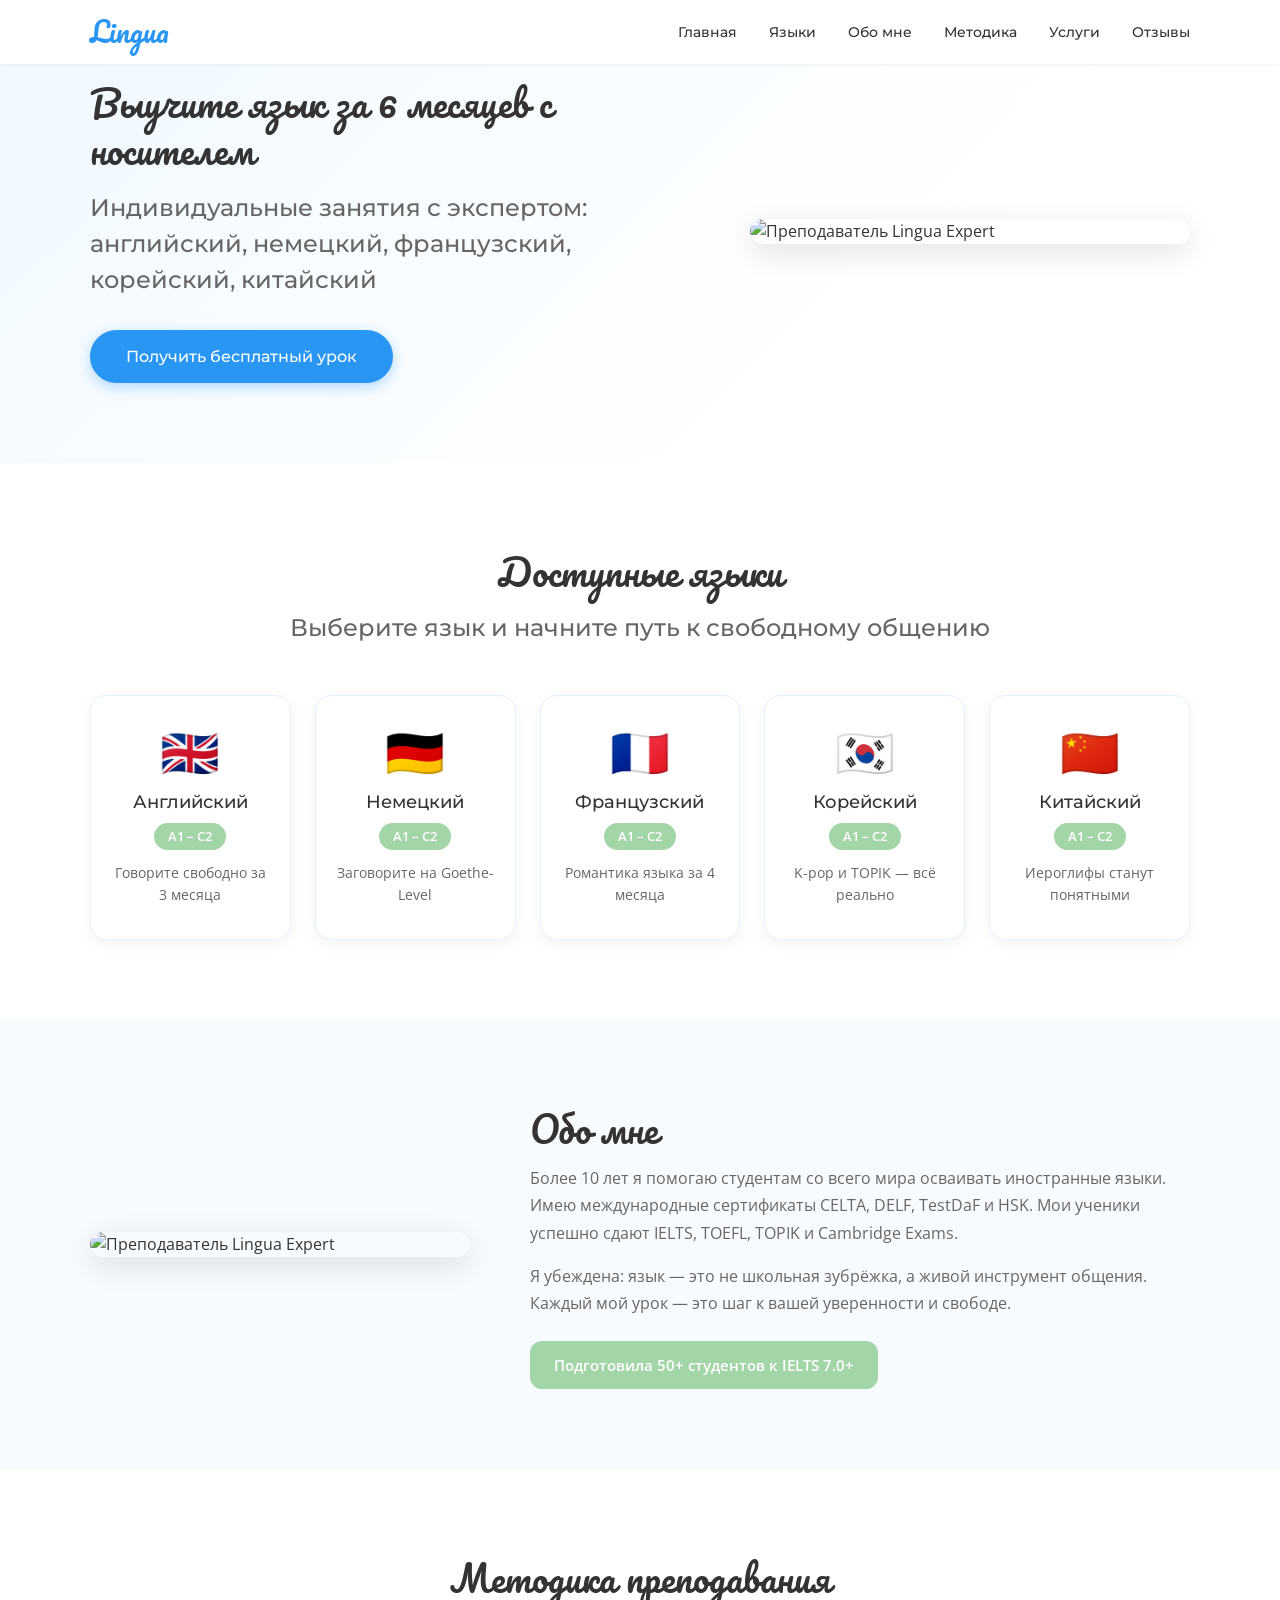
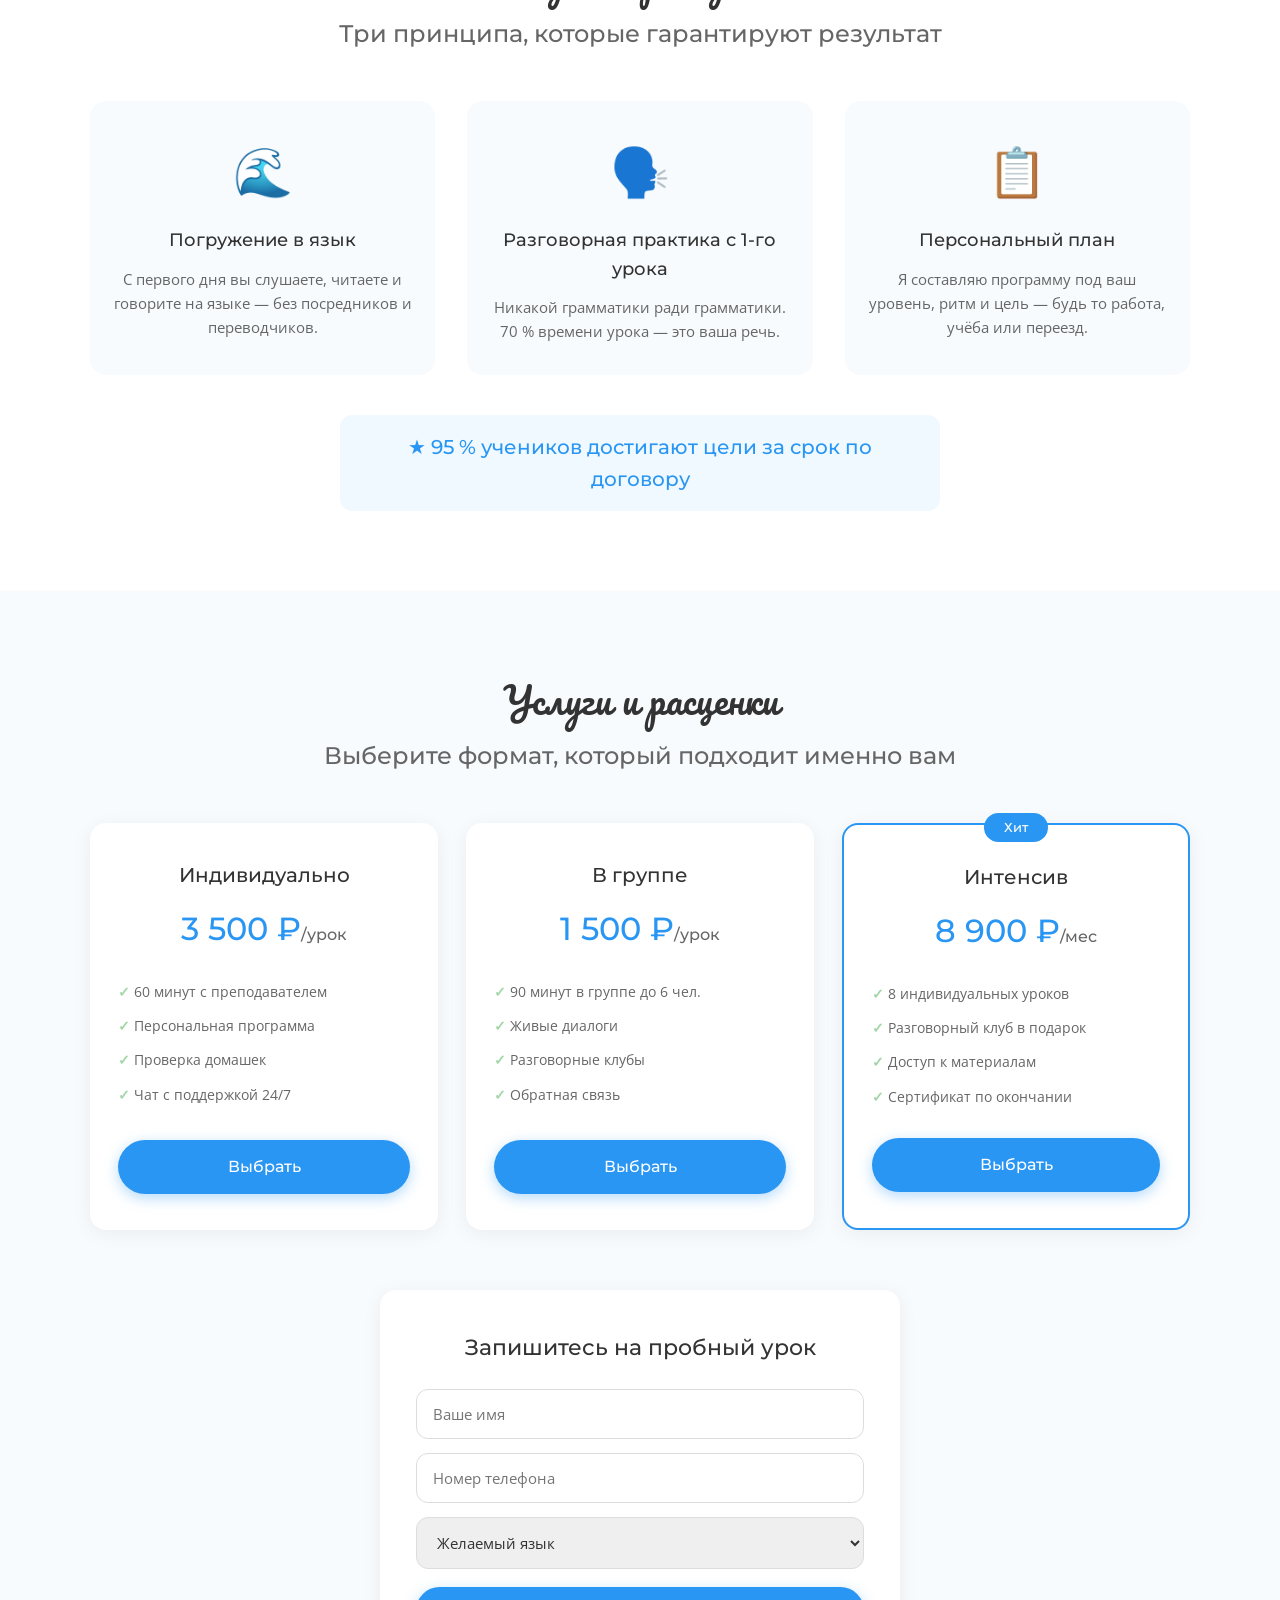
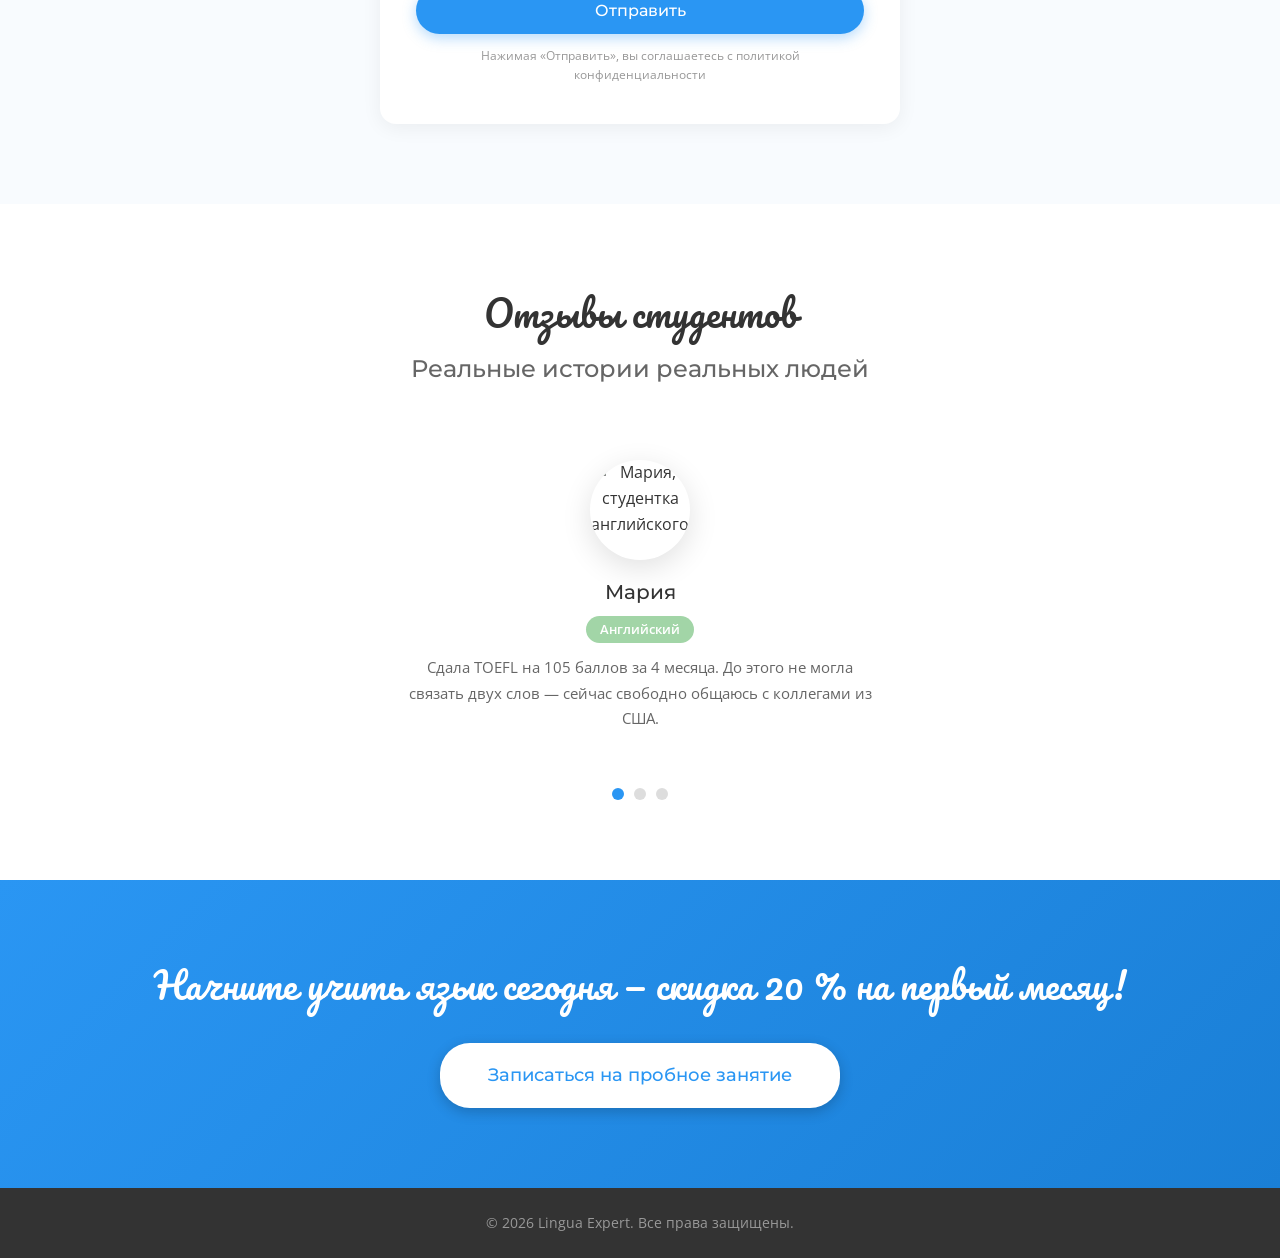
==== Lingua/index.html @ 82282621 "Initial commit: landing page for Lingua Expert" ====
<!DOCTYPE html>
<html lang="ru">
<head>
  <meta charset="UTF-8">
  <meta name="viewport" content="width=device-width, initial-scale=1.0">
  <title>Lingua Expert — учите языки с носителем</title>
  <!-- Google Fonts: Pacifico, Montserrat Medium, Open Sans -->
  <link rel="preconnect" href="https://fonts.googleapis.com">
  <link rel="preconnect" href="https://fonts.gstatic.com" crossorigin>
  <link href="https://fonts.googleapis.com/css2?family=Montserrat:wght@500&family=Open+Sans:wght@400;600&family=Pacifico&display=swap" rel="stylesheet">
  <link rel="stylesheet" href="style.css">
</head>
<body>

  <!-- ===== ФИКСИРОВАННОЕ МЕНЮ ===== -->
  <nav class="navbar" id="navbar">
    <div class="container nav-container">
      <a href="#hero" class="logo">Lingua</a>
      <button class="burger" id="burger" aria-label="Открыть меню">
        <span></span><span></span><span></span>
      </button>
      <ul class="nav-menu" id="navMenu">
        <li><a href="#hero">Главная</a></li>
        <li><a href="#languages">Языки</a></li>
        <li><a href="#about">Обо мне</a></li>
        <li><a href="#method">Методика</a></li>
        <li><a href="#pricing">Услуги</a></li>
        <li><a href="#reviews">Отзывы</a></li>
      </ul>
    </div>
  </nav>

  <!-- ===== 1. ГЛАВНЫЙ БЛОК (HERO) ===== -->
  <section class="hero section" id="hero">
    <div class="container hero-container">
      <div class="hero-text">
        <h1>Выучите язык за 6 месяцев с носителем</h1>
        <p class="hero-subtitle">Индивидуальные занятия с экспертом: английский, немецкий, французский, корейский, китайский</p>
        <a href="#pricing" class="btn btn-primary">Получить бесплатный урок</a>
      </div>
      <div class="hero-photo">
        <div class="photo-container">
          <img src="https://images.unsplash.com/photo-1573496359142-b8d87734a5a2?w=600&q=80" alt="Преподаватель Lingua Expert" loading="lazy">
        </div>
      </div>
    </div>
  </section>

  <!-- ===== 2. ДОСТУПНЫЕ ЯЗЫКИ ===== -->
  <section class="section languages" id="languages">
    <div class="container">
      <h2 class="section-title">Доступные языки</h2>
      <p class="section-subtitle">Выберите язык и начните путь к свободному общению</p>
      <div class="lang-grid">
        <!-- Английский -->
        <div class="lang-card">
          <span class="flag">🇬🇧</span>
          <h3>Английский</h3>
          <span class="lang-level">A1 – C2</span>
          <p>Говорите свободно за 3 месяца</p>
        </div>
        <!-- Немецкий -->
        <div class="lang-card">
          <span class="flag">🇩🇪</span>
          <h3>Немецкий</h3>
          <span class="lang-level">A1 – C2</span>
          <p>Заговорите на Goethe-Level</p>
        </div>
        <!-- Французский -->
        <div class="lang-card">
          <span class="flag">🇫🇷</span>
          <h3>Французский</h3>
          <span class="lang-level">A1 – C2</span>
          <p>Романтика языка за 4 месяца</p>
        </div>
        <!-- Корейский -->
        <div class="lang-card">
          <span class="flag">🇰🇷</span>
          <h3>Корейский</h3>
          <span class="lang-level">A1 – C2</span>
          <p>K-pop и TOPIK — всё реально</p>
        </div>
        <!-- Китайский -->
        <div class="lang-card">
          <span class="flag">🇨🇳</span>
          <h3>Китайский</h3>
          <span class="lang-level">A1 – C2</span>
          <p>Иероглифы станут понятными</p>
        </div>
      </div>
    </div>
  </section>

  <!-- ===== 3. ОБО МНЕ ===== -->
  <section class="section about" id="about">
    <div class="container about-container">
      <div class="about-photo">
        <div class="photo-container">
          <img src="https://images.unsplash.com/photo-1573496359142-b8d87734a5a2?w=600&q=80" alt="Преподаватель Lingua Expert" loading="lazy">
        </div>
      </div>
      <div class="about-text">
        <h2 class="section-title">Обо мне</h2>
        <p>Более 10 лет я помогаю студентам со всего мира осваивать иностранные языки. Имею международные сертификаты CELTA, DELF, TestDaF и HSK. Мои ученики успешно сдают IELTS, TOEFL, TOPIK и Cambridge Exams.</p>
        <p>Я убеждена: язык — это не школьная зубрёжка, а живой инструмент общения. Каждый мой урок — это шаг к вашей уверенности и свободе.</p>
        <div class="fact-badge">Подготовила 50+ студентов к IELTS 7.0+</div>
      </div>
    </div>
  </section>

  <!-- ===== 4. МЕТОДИКА ===== -->
  <section class="section method" id="method">
    <div class="container">
      <h2 class="section-title">Методика преподавания</h2>
      <p class="section-subtitle">Три принципа, которые гарантируют результат</p>
      <div class="method-grid">
        <div class="method-card">
          <div class="method-icon">🌊</div>
          <h3>Погружение в язык</h3>
          <p>С первого дня вы слушаете, читаете и говорите на языке — без посредников и переводчиков.</p>
        </div>
        <div class="method-card">
          <div class="method-icon">🗣️</div>
          <h3>Разговорная практика с 1-го урока</h3>
          <p>Никакой грамматики ради грамматики. 70 % времени урока — это ваша речь.</p>
        </div>
        <div class="method-card">
          <div class="method-icon">📋</div>
          <h3>Персональный план</h3>
          <p>Я составляю программу под ваш уровень, ритм и цель — будь то работа, учёба или переезд.</p>
        </div>
      </div>
      <p class="method-stat">★ 95 % учеников достигают цели за срок по договору</p>
    </div>
  </section>

  <!-- ===== 5. УСЛУГИ И РАСЦЕНКИ ===== -->
  <section class="section pricing" id="pricing">
    <div class="container">
      <h2 class="section-title">Услуги и расценки</h2>
      <p class="section-subtitle">Выберите формат, который подходит именно вам</p>
      <div class="price-cards">
        <!-- Индивидуальное -->
        <div class="price-card">
          <h3>Индивидуально</h3>
          <p class="price">3 500 ₽<span>/урок</span></p>
          <ul>
            <li>60 минут с преподавателем</li>
            <li>Персональная программа</li>
            <li>Проверка домашек</li>
            <li>Чат с поддержкой 24/7</li>
          </ul>
          <a href="#form" class="btn btn-primary">Выбрать</a>
        </div>
        <!-- В группе -->
        <div class="price-card">
          <h3>В группе</h3>
          <p class="price">1 500 ₽<span>/урок</span></p>
          <ul>
            <li>90 минут в группе до 6 чел.</li>
            <li>Живые диалоги</li>
            <li>Разговорные клубы</li>
            <li>Обратная связь</li>
          </ul>
          <a href="#form" class="btn btn-primary">Выбрать</a>
        </div>
        <!-- Интенсив -->
        <div class="price-card price-card-featured">
          <div class="badge">Хит</div>
          <h3>Интенсив</h3>
          <p class="price">8 900 ₽<span>/мес</span></p>
          <ul>
            <li>8 индивидуальных уроков</li>
            <li>Разговорный клуб в подарок</li>
            <li>Доступ к материалам</li>
            <li>Сертификат по окончании</li>
          </ul>
          <a href="#form" class="btn btn-primary">Выбрать</a>
        </div>
      </div>

      <!-- Форма заявки -->
      <div class="form-wrapper" id="form">
        <h3>Запишитесь на пробный урок</h3>
        <form id="leadForm">
          <input type="text" name="name" placeholder="Ваше имя" required>
          <input type="tel" name="phone" placeholder="Номер телефона" required>
          <select name="language" required>
            <option value="">Желаемый язык</option>
            <option value="english">Английский</option>
            <option value="german">Немецкий</option>
            <option value="french">Французский</option>
            <option value="korean">Корейский</option>
            <option value="chinese">Китайский</option>
          </select>
          <button type="submit" class="btn btn-primary">Отправить</button>
        </form>
        <p class="form-note">Нажимая «Отправить», вы соглашаетесь с политикой конфиденциальности</p>
      </div>
    </div>
  </section>

  <!-- ===== 6. ОТЗЫВЫ ===== -->
  <section class="section reviews" id="reviews">
    <div class="container">
      <h2 class="section-title">Отзывы студентов</h2>
      <p class="section-subtitle">Реальные истории реальных людей</p>
      <div class="slider" id="slider">
        <!-- Слайд 1 -->
        <div class="slide active">
          <div class="photo-container slide-photo">
            <img src="https://images.unsplash.com/photo-1494790108377-be9c29b29330?w=200&q=80" alt="Мария, студентка английского" loading="lazy">
          </div>
          <h4>Мария</h4>
          <span class="slide-lang">Английский</span>
          <p>Сдала TOEFL на 105 баллов за 4 месяца. До этого не могла связать двух слов — сейчас свободно общаюсь с коллегами из США.</p>
        </div>
        <!-- Слайд 2 -->
        <div class="slide">
          <div class="photo-container slide-photo">
            <img src="https://images.unsplash.com/photo-1507003211169-0a1dd7228f2d?w=200&q=80" alt="Дмитрий, студент немецкого" loading="lazy">
          </div>
          <h4>Дмитрий</h4>
          <span class="slide-lang">Немецкий</span>
          <p>Переехал в Берлин по работе. За 5 месяцев с нуля дошёл до B1 — теперь веду переговоры с партнёрами без переводчика.</p>
        </div>
        <!-- Слайд 3 -->
        <div class="slide">
          <div class="photo-container slide-photo">
            <img src="https://images.unsplash.com/photo-1438761681033-6461ffad8d80?w=200&q=80" alt="Анна, студентка французского" loading="lazy">
          </div>
          <h4>Анна</h4>
          <span class="slide-lang">Французский</span>
          <p>Подготовилась к DELF B2 за 3 месяца. Уроки проходят на одном дыхании — даже не замечаешь, как начинаешь думать на французском.</p>
        </div>
      </div>
      <!-- Точки навигации -->
      <div class="slider-dots" id="sliderDots">
        <span class="dot active" data-index="0"></span>
        <span class="dot" data-index="1"></span>
        <span class="dot" data-index="2"></span>
      </div>
    </div>
  </section>

  <!-- ===== 7. ФИНАЛЬНЫЙ ПРИЗЫВ (CTA) ===== -->
  <section class="section cta" id="cta">
    <div class="container cta-container">
      <h2>Начните учить язык сегодня — скидка 20 % на первый месяц!</h2>
      <a href="#form" class="btn btn-primary btn-large">Записаться на пробное занятие</a>
    </div>
  </section>

  <!-- ===== ФУТЕР ===== -->
  <footer class="footer">
    <div class="container footer-container">
      <p>&copy; 2026 Lingua Expert. Все права защищены.</p>
    </div>
  </footer>

  <script src="script.js"></script>
</body>
</html>
---- Lingua/style.css ----
/* ===== RESET & BASE ===== */
* {
  margin: 0;
  padding: 0;
  box-sizing: border-box;
}

html {
  scroll-behavior: smooth;
}

body {
  font-family: 'Open Sans', sans-serif;
  font-size: 16px;
  color: #333333;
  background-color: #ffffff;
  line-height: 1.6;
}

a {
  text-decoration: none;
  color: inherit;
}

img {
  max-width: 100%;
  display: block;
}

.container {
  max-width: 1140px;
  margin: 0 auto;
  padding: 0 20px;
}

/* ===== TYPOGRAPHY ===== */
h1, h2, h3, h4 {
  font-family: 'Pacifico', cursive;
  font-weight: 400;
}

h1 {
  font-size: 36px;
  line-height: 1.3;
  margin-bottom: 16px;
}

h2.section-title {
  font-size: 36px;
  text-align: center;
  margin-bottom: 8px;
}

.section-subtitle {
  font-family: 'Montserrat', sans-serif;
  font-size: 24px;
  font-weight: 500;
  text-align: center;
  color: #666666;
  margin-bottom: 48px;
}

/* ===== BUTTONS ===== */
.btn {
  display: inline-block;
  font-family: 'Montserrat', sans-serif;
  font-weight: 500;
  font-size: 16px;
  padding: 14px 36px;
  border-radius: 30px;
  cursor: pointer;
  transition: all 0.3s ease;
  border: none;
}

.btn-primary {
  background-color: #2a96f3;
  color: #ffffff;
  box-shadow: 0 4px 14px rgba(42, 150, 243, 0.35);
}

.btn-primary:hover {
  background-color: #1a7fd6;
  transform: translateY(-2px);
  box-shadow: 0 6px 20px rgba(42, 150, 243, 0.45);
}

.btn-large {
  padding: 18px 48px;
  font-size: 18px;
}

/* ===== PHOTO CONTAINER ===== */
.photo-container {
  border-radius: 16px;
  overflow: hidden;
  box-shadow: 0 8px 30px rgba(0, 0, 0, 0.12);
}

.photo-container img {
  width: 100%;
  height: 100%;
  object-fit: cover;
}

/* ===== NAVBAR ===== */
.navbar {
  position: fixed;
  top: 0;
  left: 0;
  width: 100%;
  background-color: rgba(255, 255, 255, 0.95);
  backdrop-filter: blur(10px);
  z-index: 1000;
  box-shadow: 0 1px 4px rgba(0, 0, 0, 0.06);
}

.nav-container {
  display: flex;
  align-items: center;
  justify-content: space-between;
  height: 64px;
}

.logo {
  font-family: 'Pacifico', cursive;
  font-size: 28px;
  color: #2a96f3;
}

.nav-menu {
  display: flex;
  list-style: none;
  gap: 32px;
}

.nav-menu a {
  font-family: 'Montserrat', sans-serif;
  font-weight: 500;
  font-size: 14px;
  color: #333333;
  transition: color 0.3s;
}

.nav-menu a:hover {
  color: #2a96f3;
}

/* Бургер-меню (скрыто на десктопе) */
.burger {
  display: none;
  flex-direction: column;
  gap: 5px;
  background: none;
  border: none;
  cursor: pointer;
  padding: 4px;
}

.burger span {
  width: 26px;
  height: 3px;
  background-color: #333333;
  border-radius: 2px;
  transition: all 0.3s;
}

/* ===== HERO ===== */
.hero {
  padding-top: 120px;
  padding-bottom: 80px;
  background: linear-gradient(135deg, #f0f9ff 0%, #ffffff 70%);
}

.hero-container {
  display: flex;
  align-items: center;
  gap: 60px;
}

.hero-text {
  flex: 1;
}

.hero-text h1 {
  color: #333333;
}

.hero-subtitle {
  font-family: 'Montserrat', sans-serif;
  font-size: 24px;
  font-weight: 500;
  color: #666666;
  margin-bottom: 32px;
  line-height: 1.5;
}

.hero-photo {
  flex: 1;
  max-width: 440px;
}

.hero-photo .photo-container {
  max-height: 480px;
}

/* ===== LANGUAGES ===== */
.languages {
  padding: 80px 0;
  background-color: #ffffff;
}

.lang-grid {
  display: grid;
  grid-template-columns: repeat(auto-fit, minmax(190px, 1fr));
  gap: 24px;
}

.lang-card {
  background-color: #ffffff;
  border: 1px solid #e8f0fe;
  border-radius: 16px;
  padding: 32px 20px;
  text-align: center;
  box-shadow: 0 4px 16px rgba(0, 0, 0, 0.05);
  transition: transform 0.3s, box-shadow 0.3s;
}

.lang-card:hover {
  transform: translateY(-6px);
  box-shadow: 0 8px 28px rgba(42, 150, 243, 0.15);
  border-color: #2a96f3;
}

.flag {
  font-size: 48px;
  display: block;
  margin-bottom: 12px;
  line-height: 1;
}

.lang-card h3 {
  font-family: 'Montserrat', sans-serif;
  font-size: 18px;
  font-weight: 500;
  margin-bottom: 6px;
  color: #333333;
}

.lang-level {
  display: inline-block;
  background-color: #a2d5a7;
  color: #ffffff;
  font-size: 13px;
  font-weight: 600;
  padding: 3px 14px;
  border-radius: 20px;
  margin-bottom: 12px;
}

.lang-card p {
  font-size: 14px;
  color: #666666;
}

/* ===== ABOUT ===== */
.about {
  padding: 80px 0;
  background-color: #f8fbfe;
}

.about-container {
  display: flex;
  align-items: center;
  gap: 60px;
}

.about-photo {
  flex: 1;
  max-width: 380px;
}

.about-photo .photo-container {
  max-height: 480px;
}

.about-text {
  flex: 1.2;
}

.about-text .section-title {
  text-align: left;
}

.about-text p {
  margin-bottom: 16px;
  color: #666666;
  line-height: 1.7;
}

.fact-badge {
  display: inline-block;
  background-color: #a2d5a7;
  color: #ffffff;
  font-weight: 600;
  font-size: 15px;
  padding: 12px 24px;
  border-radius: 12px;
  margin-top: 8px;
}

/* ===== METHOD ===== */
.method {
  padding: 80px 0;
  background-color: #ffffff;
}

.method-grid {
  display: grid;
  grid-template-columns: repeat(3, 1fr);
  gap: 32px;
  margin-bottom: 40px;
}

.method-card {
  text-align: center;
  padding: 32px 20px;
  border-radius: 16px;
  background-color: #f8fbfe;
  transition: transform 0.3s;
}

.method-card:hover {
  transform: translateY(-4px);
}

.method-icon {
  font-size: 48px;
  margin-bottom: 16px;
}

.method-card h3 {
  font-family: 'Montserrat', sans-serif;
  font-size: 18px;
  font-weight: 500;
  margin-bottom: 12px;
  color: #333333;
}

.method-card p {
  font-size: 15px;
  color: #666666;
  line-height: 1.6;
}

.method-stat {
  text-align: center;
  font-family: 'Montserrat', sans-serif;
  font-size: 20px;
  font-weight: 500;
  color: #2a96f3;
  background-color: #f0f9ff;
  padding: 16px 24px;
  border-radius: 12px;
  max-width: 600px;
  margin: 0 auto;
}

/* ===== PRICING ===== */
.pricing {
  padding: 80px 0;
  background-color: #f8fbfe;
}

.price-cards {
  display: grid;
  grid-template-columns: repeat(3, 1fr);
  gap: 28px;
  margin-bottom: 60px;
}

.price-card {
  background-color: #ffffff;
  border-radius: 16px;
  padding: 36px 28px;
  box-shadow: 0 4px 20px rgba(0, 0, 0, 0.06);
  text-align: center;
  display: flex;
  flex-direction: column;
  transition: transform 0.3s;
}

.price-card:hover {
  transform: translateY(-6px);
}

.price-card-featured {
  border: 2px solid #2a96f3;
  position: relative;
}

.badge {
  position: absolute;
  top: -12px;
  left: 50%;
  transform: translateX(-50%);
  background-color: #2a96f3;
  color: #ffffff;
  font-family: 'Montserrat', sans-serif;
  font-weight: 500;
  font-size: 13px;
  padding: 4px 20px;
  border-radius: 20px;
}

.price-card h3 {
  font-family: 'Montserrat', sans-serif;
  font-size: 20px;
  font-weight: 500;
  margin-bottom: 12px;
  color: #333333;
}

.price {
  font-family: 'Montserrat', sans-serif;
  font-size: 32px;
  font-weight: 500;
  color: #2a96f3;
  margin-bottom: 20px;
}

.price span {
  font-size: 16px;
  color: #666666;
}

.price-card ul {
  list-style: none;
  text-align: left;
  margin-bottom: 24px;
  flex-grow: 1;
}

.price-card ul li {
  padding: 6px 0;
  color: #666666;
  font-size: 14px;
}

.price-card ul li::before {
  content: '✓ ';
  color: #a2d5a7;
  font-weight: 700;
}

/* ===== FORM ===== */
.form-wrapper {
  max-width: 520px;
  margin: 0 auto;
  background-color: #ffffff;
  border-radius: 16px;
  padding: 40px 36px;
  box-shadow: 0 4px 20px rgba(0, 0, 0, 0.06);
}

.form-wrapper h3 {
  font-family: 'Montserrat', sans-serif;
  font-size: 22px;
  font-weight: 500;
  text-align: center;
  margin-bottom: 24px;
  color: #333333;
}

.form-wrapper input,
.form-wrapper select {
  width: 100%;
  padding: 14px 16px;
  margin-bottom: 14px;
  border: 1px solid #ddd;
  border-radius: 12px;
  font-family: 'Open Sans', sans-serif;
  font-size: 15px;
  color: #333333;
  transition: border-color 0.3s;
}

.form-wrapper input:focus,
.form-wrapper select:focus {
  outline: none;
  border-color: #2a96f3;
}

.form-wrapper .btn {
  width: 100%;
  margin-top: 4px;
}

.form-note {
  text-align: center;
  font-size: 12px;
  color: #999;
  margin-top: 12px;
}

/* ===== REVIEWS ===== */
.reviews {
  padding: 80px 0;
  background-color: #ffffff;
}

.slider {
  position: relative;
  max-width: 600px;
  margin: 0 auto 32px;
  min-height: 320px;
}

.slide {
  display: none;
  flex-direction: column;
  align-items: center;
  text-align: center;
  padding: 24px;
}

.slide.active {
  display: flex;
}

.slide-photo {
  width: 100px;
  height: 100px;
  border-radius: 50%;
  margin-bottom: 16px;
}

.slide-photo .photo-container {
  border-radius: 50%;
  width: 100px;
  height: 100px;
}

.slide h4 {
  font-family: 'Montserrat', sans-serif;
  font-size: 20px;
  font-weight: 500;
  color: #333333;
}

.slide-lang {
  display: inline-block;
  background-color: #a2d5a7;
  color: #ffffff;
  font-size: 13px;
  font-weight: 600;
  padding: 3px 14px;
  border-radius: 20px;
  margin: 8px 0 12px;
}

.slide p {
  font-size: 15px;
  color: #666666;
  line-height: 1.7;
  max-width: 480px;
}

/* Точки навигации */
.slider-dots {
  display: flex;
  justify-content: center;
  gap: 10px;
}

.dot {
  width: 12px;
  height: 12px;
  border-radius: 50%;
  background-color: #ddd;
  cursor: pointer;
  transition: background-color 0.3s;
}

.dot.active {
  background-color: #2a96f3;
}

/* ===== CTA ===== */
.cta {
  padding: 80px 0;
  background: linear-gradient(135deg, #2a96f3 0%, #1a7fd6 100%);
  text-align: center;
}

.cta h2 {
  font-size: 36px;
  color: #ffffff;
  margin-bottom: 32px;
  line-height: 1.4;
}

.cta .btn {
  background-color: #ffffff;
  color: #2a96f3;
  box-shadow: 0 4px 14px rgba(0, 0, 0, 0.2);
}

.cta .btn:hover {
  background-color: #f0f9ff;
  color: #1a7fd6;
}

/* ===== FOOTER ===== */
.footer {
  padding: 24px 0;
  background-color: #333333;
  color: #999;
  text-align: center;
  font-size: 14px;
}

/* ===== SECTION PADDING (общее) ===== */
.section {
  padding: 80px 0;
}

/* ===== АДАПТИВНОСТЬ ===== */

/* Планшеты */
@media (max-width: 992px) {
  .hero-container {
    flex-direction: column;
    text-align: center;
  }
  .hero-photo {
    max-width: 340px;
  }
  .about-container {
    flex-direction: column;
    text-align: center;
  }
  .about-text .section-title {
    text-align: center;
  }
  .about-photo {
    max-width: 300px;
  }
  .method-grid {
    grid-template-columns: 1fr;
    gap: 20px;
  }
  .method-card {
    max-width: 420px;
    margin: 0 auto;
  }
  .price-cards {
    grid-template-columns: 1fr;
    max-width: 400px;
    margin: 0 auto 60px;
  }
  .lang-grid {
    grid-template-columns: repeat(auto-fit, minmax(150px, 1fr));
  }
}

/* Мобильные */
@media (max-width: 768px) {
  h1 {
    font-size: 28px;
  }
  h2.section-title {
    font-size: 28px;
  }
  .section-subtitle {
    font-size: 18px;
    margin-bottom: 32px;
  }
  .hero {
    padding-top: 100px;
    padding-bottom: 48px;
  }
  .hero-subtitle {
    font-size: 18px;
  }

  /* Меню-бургер */
  .burger {
    display: flex;
  }
  .nav-menu {
    position: fixed;
    top: 64px;
    left: 0;
    width: 100%;
    flex-direction: column;
    background-color: #ffffff;
    box-shadow: 0 4px 12px rgba(0, 0, 0, 0.08);
    padding: 20px 0;
    gap: 0;
    transform: translateY(-120%);
    transition: transform 0.3s;
    z-index: 999;
  }
  .nav-menu.active {
    transform: translateY(0);
  }
  .nav-menu li {
    text-align: center;
    padding: 14px 0;
  }

  .lang-grid {
    grid-template-columns: repeat(2, 1fr);
  }

  .price-cards {
    max-width: 340px;
  }

  .slider {
    min-height: 360px;
  }

  .cta h2 {
    font-size: 28px;
  }
  .btn-large {
    padding: 14px 32px;
    font-size: 16px;
  }
}

@media (max-width: 480px) {
  .lang-grid {
    grid-template-columns: 1fr;
  }
  .form-wrapper {
    padding: 24px 20px;
  }
}
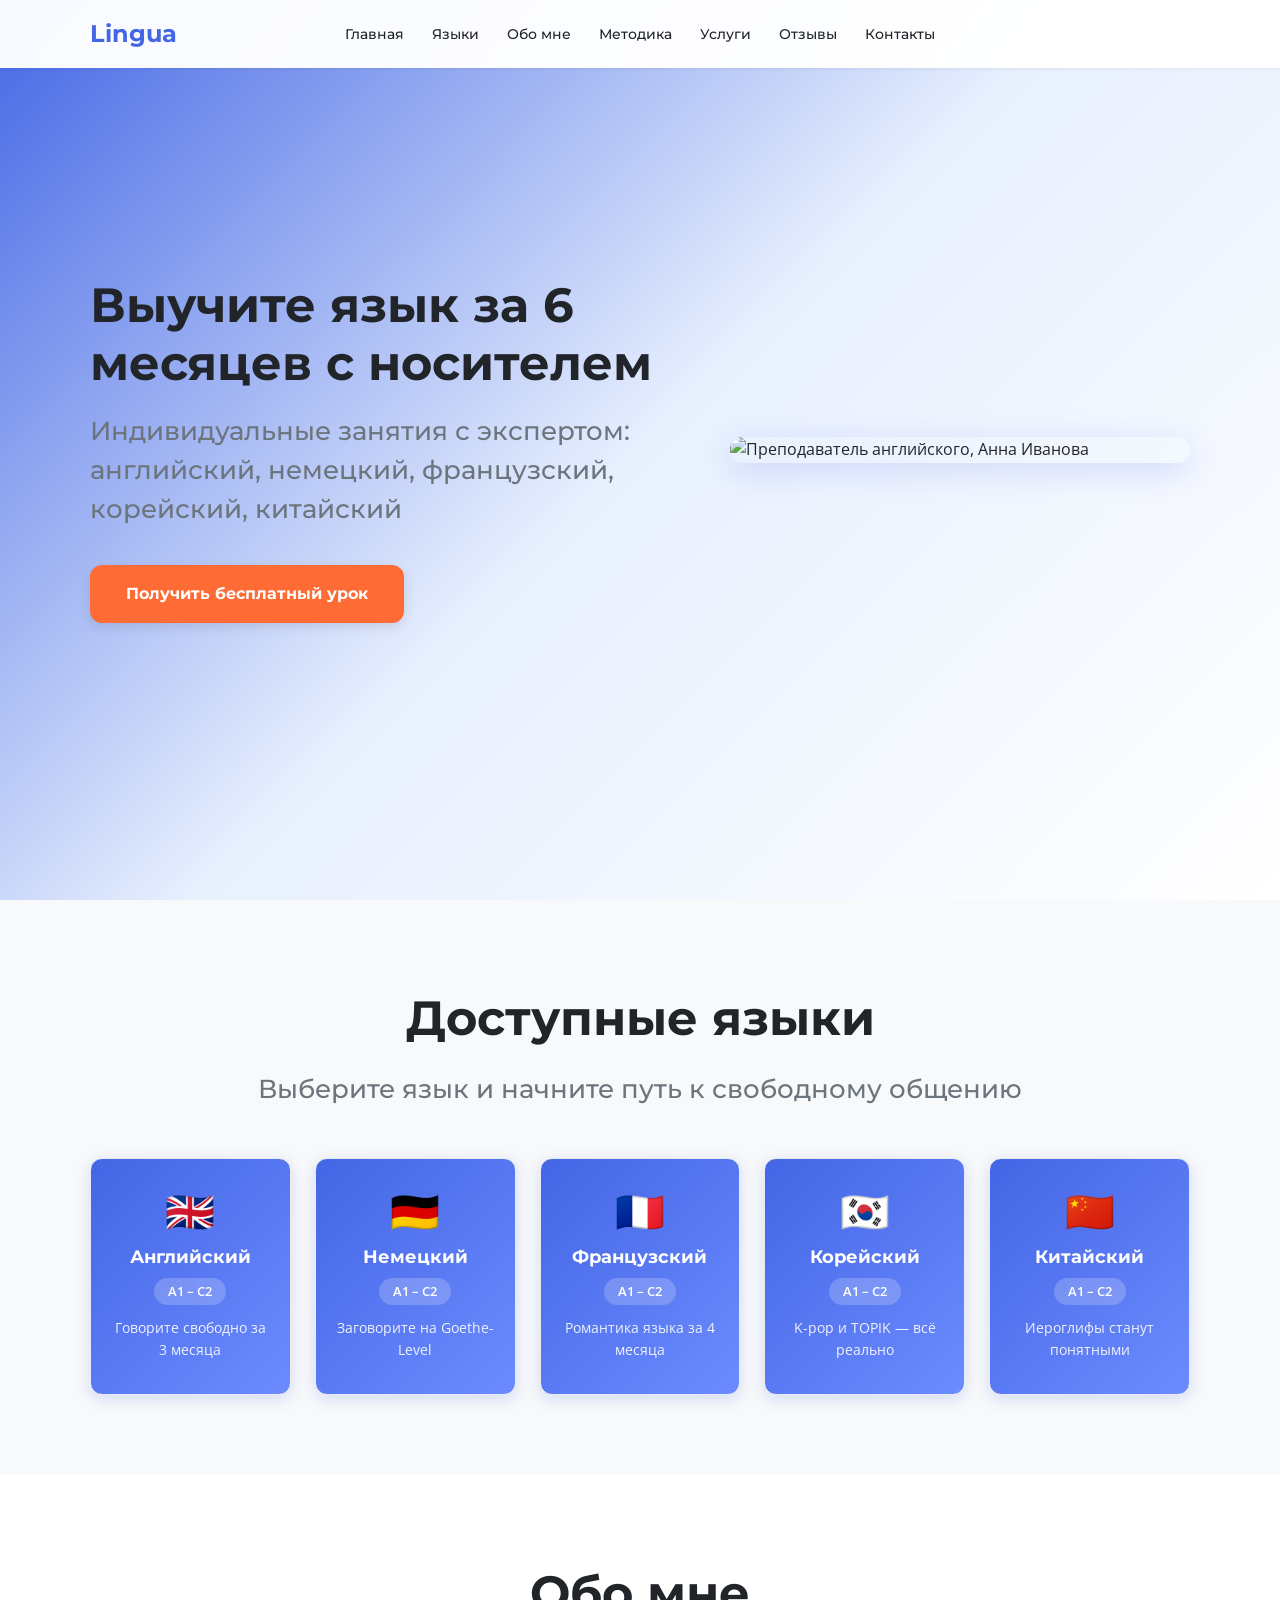
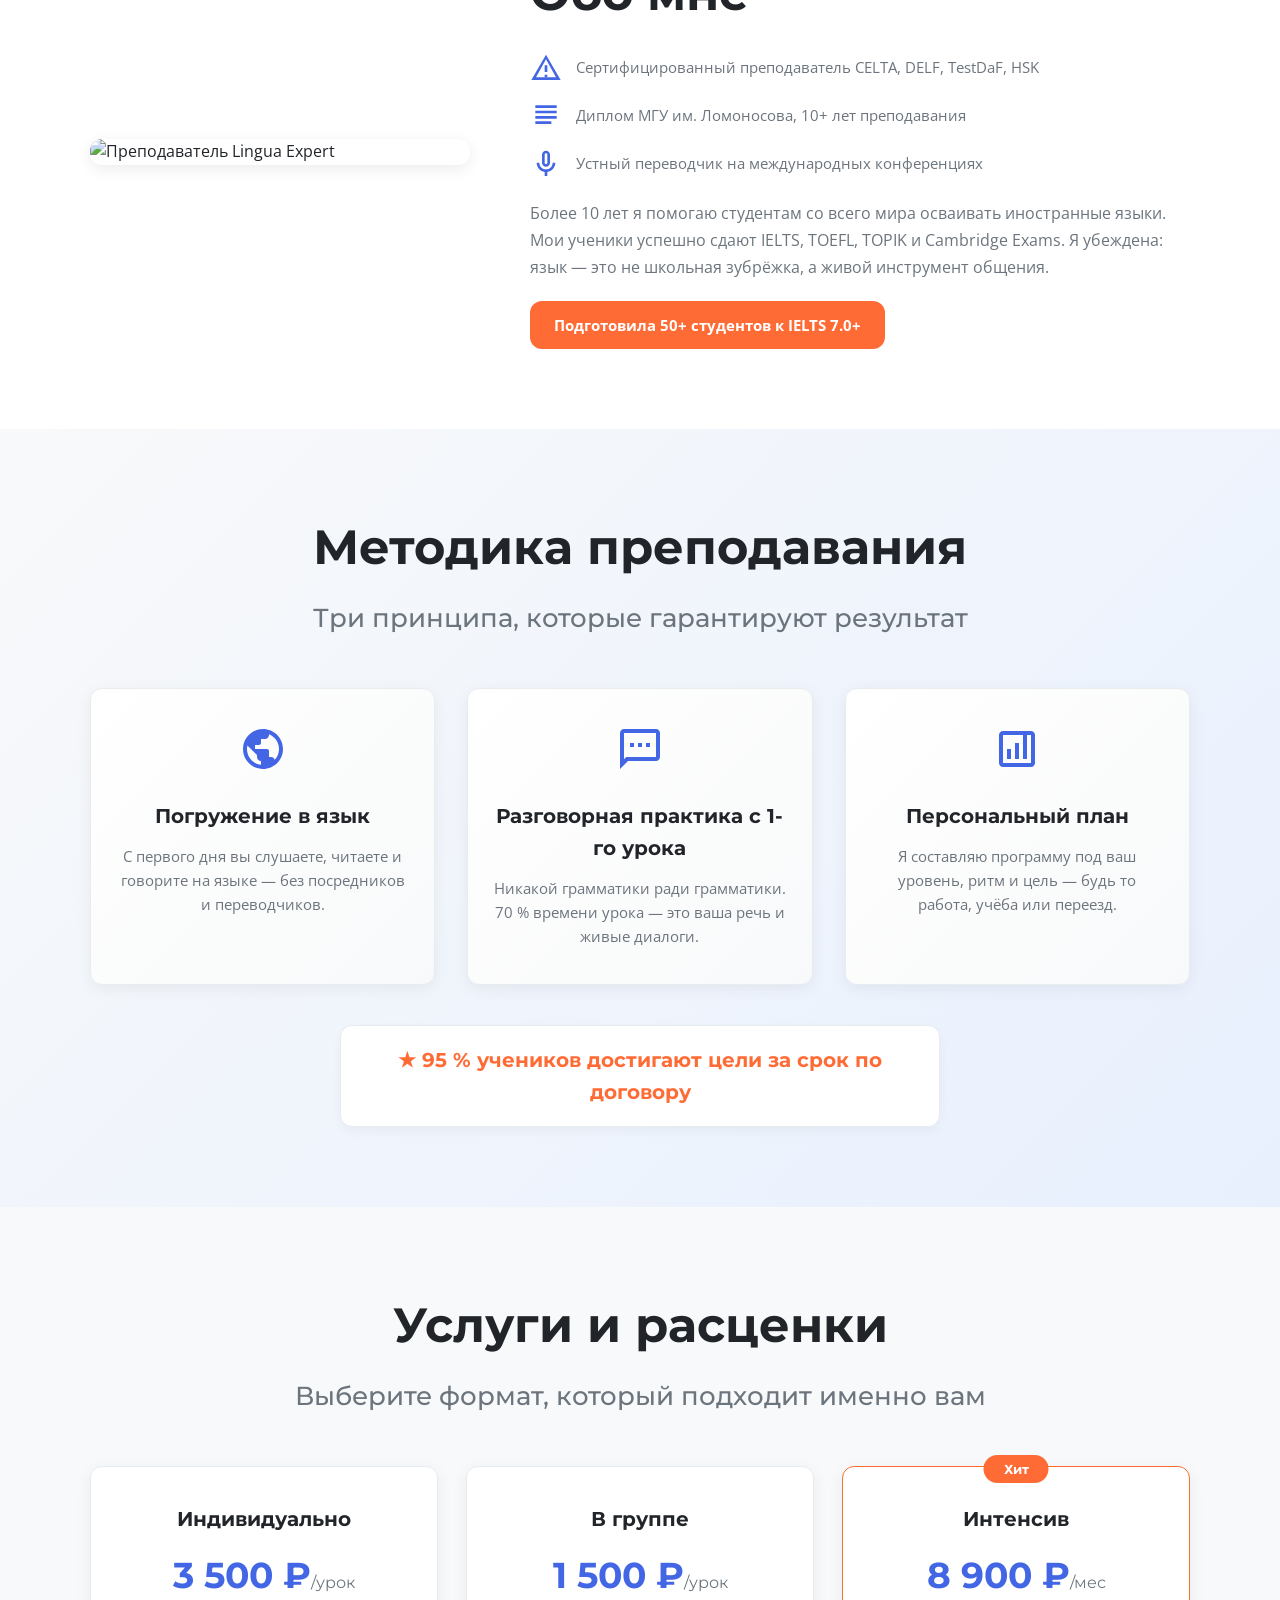
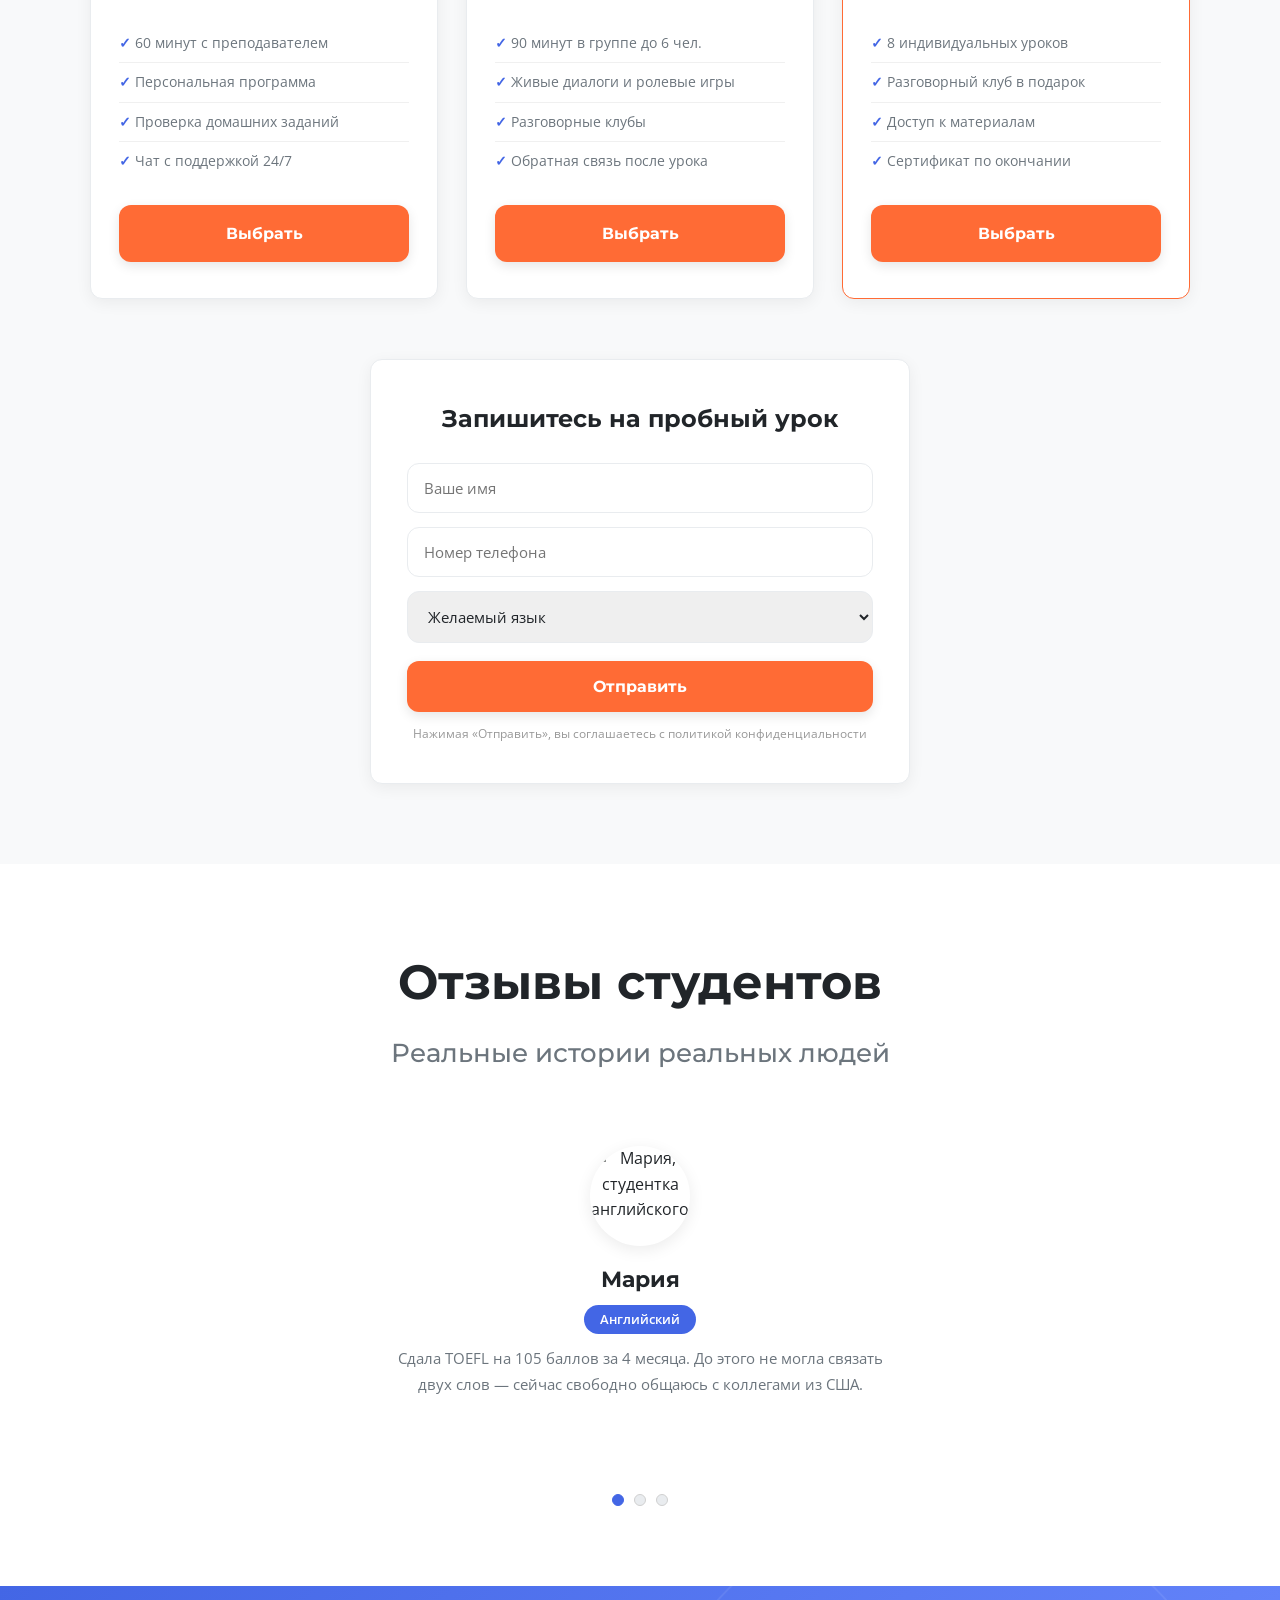
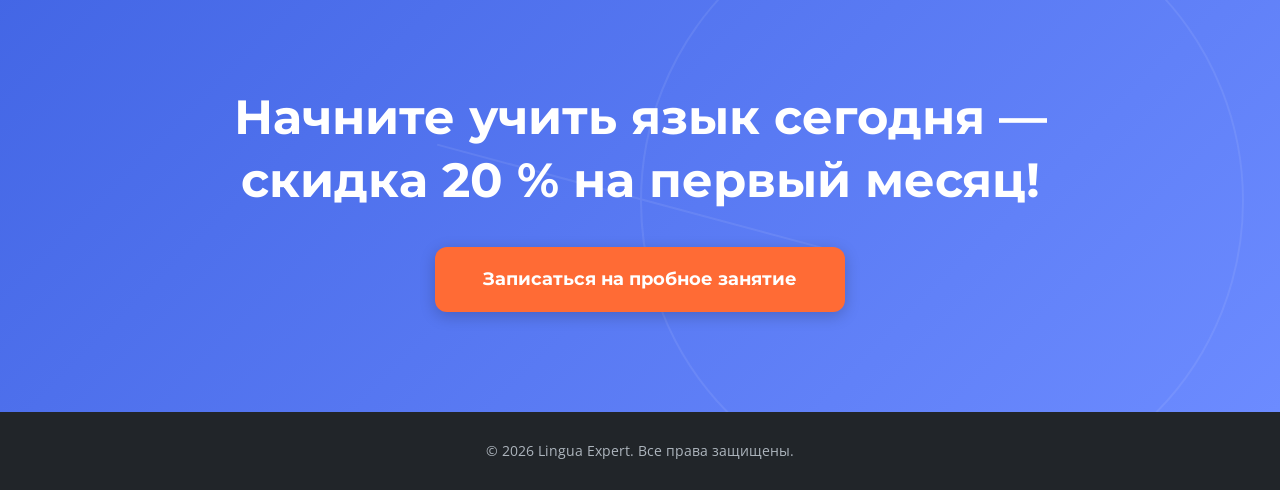
==== commit b46c9f77: "Update: landing page v2 with new palette, fullscreen hero, pulse animation" ====
--- a/Lingua/index.html
+++ b/Lingua/index.html
@@ -4,10 +4,9 @@
   <meta charset="UTF-8">
   <meta name="viewport" content="width=device-width, initial-scale=1.0">
   <title>Lingua Expert — учите языки с носителем</title>
-  <!-- Google Fonts: Pacifico, Montserrat Medium, Open Sans -->
   <link rel="preconnect" href="https://fonts.googleapis.com">
   <link rel="preconnect" href="https://fonts.gstatic.com" crossorigin>
-  <link href="https://fonts.googleapis.com/css2?family=Montserrat:wght@500&family=Open+Sans:wght@400;600&family=Pacifico&display=swap" rel="stylesheet">
+  <link href="https://fonts.googleapis.com/css2?family=Montserrat:wght@400;500;700&family=Open+Sans:wght@400;600&display=swap" rel="stylesheet">
   <link rel="stylesheet" href="style.css">
 </head>
 <body>
@@ -26,6 +25,7 @@
         <li><a href="#method">Методика</a></li>
         <li><a href="#pricing">Услуги</a></li>
         <li><a href="#reviews">Отзывы</a></li>
+        <li><a href="#form">Контакты</a></li>
       </ul>
     </div>
   </nav>
@@ -35,12 +35,12 @@
     <div class="container hero-container">
       <div class="hero-text">
         <h1>Выучите язык за 6 месяцев с носителем</h1>
-        <p class="hero-subtitle">Индивидуальные занятия с экспертом: английский, немецкий, французский, корейский, китайский</p>
-        <a href="#pricing" class="btn btn-primary">Получить бесплатный урок</a>
+        <p class="hero-subtitle">Индивидуальные занятия с экспертом:<br>английский, немецкий, французский, корейский, китайский</p>
+        <a href="#form" class="btn btn-primary pulse">Получить бесплатный урок</a>
       </div>
       <div class="hero-photo">
         <div class="photo-container">
-          <img src="https://images.unsplash.com/photo-1573496359142-b8d87734a5a2?w=600&q=80" alt="Преподаватель Lingua Expert" loading="lazy">
+          <img src="https://images.unsplash.com/photo-1573496359142-b8d87734a5a2?w=600&q=80" alt="Преподаватель английского, Анна Иванова" loading="lazy">
         </div>
       </div>
     </div>
@@ -52,35 +52,30 @@
       <h2 class="section-title">Доступные языки</h2>
       <p class="section-subtitle">Выберите язык и начните путь к свободному общению</p>
       <div class="lang-grid">
-        <!-- Английский -->
         <div class="lang-card">
           <span class="flag">🇬🇧</span>
           <h3>Английский</h3>
           <span class="lang-level">A1 – C2</span>
           <p>Говорите свободно за 3 месяца</p>
         </div>
-        <!-- Немецкий -->
         <div class="lang-card">
           <span class="flag">🇩🇪</span>
           <h3>Немецкий</h3>
           <span class="lang-level">A1 – C2</span>
           <p>Заговорите на Goethe-Level</p>
         </div>
-        <!-- Французский -->
         <div class="lang-card">
           <span class="flag">🇫🇷</span>
           <h3>Французский</h3>
           <span class="lang-level">A1 – C2</span>
           <p>Романтика языка за 4 месяца</p>
         </div>
-        <!-- Корейский -->
         <div class="lang-card">
           <span class="flag">🇰🇷</span>
           <h3>Корейский</h3>
           <span class="lang-level">A1 – C2</span>
           <p>K-pop и TOPIK — всё реально</p>
         </div>
-        <!-- Китайский -->
         <div class="lang-card">
           <span class="flag">🇨🇳</span>
           <h3>Китайский</h3>
@@ -101,8 +96,21 @@
       </div>
       <div class="about-text">
         <h2 class="section-title">Обо мне</h2>
-        <p>Более 10 лет я помогаю студентам со всего мира осваивать иностранные языки. Имею международные сертификаты CELTA, DELF, TestDaF и HSK. Мои ученики успешно сдают IELTS, TOEFL, TOPIK и Cambridge Exams.</p>
-        <p>Я убеждена: язык — это не школьная зубрёжка, а живой инструмент общения. Каждый мой урок — это шаг к вашей уверенности и свободе.</p>
+        <div class="about-icons">
+          <div class="about-icon-item">
+            <svg viewBox="0 0 24 24" fill="#4366E5" width="32" height="32"><path d="M12 2L1 21h22L12 2zm0 3.5L19.5 19h-15L12 5.5z"/><path d="M11 10h2v5h-2zm0 7h2v2h-2z"/></svg>
+            <span>Сертифицированный преподаватель CELTA, DELF, TestDaF, HSK</span>
+          </div>
+          <div class="about-icon-item">
+            <svg viewBox="0 0 24 24" fill="#4366E5" width="32" height="32"><path d="M4 4h16v2H4zm0 4h16v2H4zm0 4h16v2H4zm0 4h12v2H4z"/></svg>
+            <span>Диплом МГУ им. Ломоносова, 10+ лет преподавания</span>
+          </div>
+          <div class="about-icon-item">
+            <svg viewBox="0 0 24 24" fill="#4366E5" width="32" height="32"><path d="M12 14c1.66 0 3-1.34 3-3V5c0-1.66-1.34-3-3-3S9 3.34 9 5v6c0 1.66 1.34 3 3 3zm-1-9c0-.55.45-1 1-1s1 .45 1 1v6c0 .55-.45 1-1 1s-1-.45-1-1V5zm6 6c0 2.76-2.24 5-5 5s-5-2.24-5-5H5c0 3.53 2.61 6.43 6 6.92V21h2v-3.08c3.39-.49 6-3.39 6-6.92h-2z"/></svg>
+            <span>Устный переводчик на международных конференциях</span>
+          </div>
+        </div>
+        <p class="about-desc">Более 10 лет я помогаю студентам со всего мира осваивать иностранные языки. Мои ученики успешно сдают IELTS, TOEFL, TOPIK и Cambridge Exams. Я убеждена: язык — это не школьная зубрёжка, а живой инструмент общения.</p>
         <div class="fact-badge">Подготовила 50+ студентов к IELTS 7.0+</div>
       </div>
     </div>
@@ -115,22 +123,28 @@
       <p class="section-subtitle">Три принципа, которые гарантируют результат</p>
       <div class="method-grid">
         <div class="method-card">
-          <div class="method-icon">🌊</div>
+          <div class="method-icon">
+            <svg viewBox="0 0 24 24" fill="#4366E5" width="48" height="48"><path d="M12 2C6.48 2 2 6.48 2 12s4.48 10 10 10 10-4.48 10-10S17.52 2 12 2zm-1 17.93c-3.95-.49-7-3.85-7-7.93 0-.62.08-1.21.21-1.79L9 15v1c0 1.1.9 2 2 2v1.93zm6.9-2.54c-.26-.81-1-1.39-1.9-1.39h-1v-3c0-.55-.45-1-1-1H8v-2h2c.55 0 1-.45 1-1V7h2c1.1 0 2-.9 2-2v-.41c2.93 1.19 5 4.06 5 7.41 0 2.08-.8 3.97-2.1 5.39z"/></svg>
+          </div>
           <h3>Погружение в язык</h3>
           <p>С первого дня вы слушаете, читаете и говорите на языке — без посредников и переводчиков.</p>
         </div>
         <div class="method-card">
-          <div class="method-icon">🗣️</div>
+          <div class="method-icon">
+            <svg viewBox="0 0 24 24" fill="#4366E5" width="48" height="48"><path d="M20 2H4c-1.1 0-2 .9-2 2v18l4-4h14c1.1 0 2-.9 2-2V4c0-1.1-.9-2-2-2zm0 14H5.17L4 17.17V4h16v12z"/><path d="M7 9h2v2H7zm4 0h2v2h-2zm4 0h2v2h-2z"/></svg>
+          </div>
           <h3>Разговорная практика с 1-го урока</h3>
-          <p>Никакой грамматики ради грамматики. 70 % времени урока — это ваша речь.</p>
+          <p>Никакой грамматики ради грамматики. 70 % времени урока — это ваша речь и живые диалоги.</p>
         </div>
         <div class="method-card">
-          <div class="method-icon">📋</div>
+          <div class="method-icon">
+            <svg viewBox="0 0 24 24" fill="#4366E5" width="48" height="48"><path d="M19 3H5c-1.1 0-2 .9-2 2v14c0 1.1.9 2 2 2h14c1.1 0 2-.9 2-2V5c0-1.1-.9-2-2-2zm0 16H5V5h14v14z"/><path d="M7 12h2v5H7zm4-3h2v8h-2zm4-4h2v12h-2z"/></svg>
+          </div>
           <h3>Персональный план</h3>
           <p>Я составляю программу под ваш уровень, ритм и цель — будь то работа, учёба или переезд.</p>
         </div>
       </div>
-      <p class="method-stat">★ 95 % учеников достигают цели за срок по договору</p>
+      <div class="method-stat">★ 95 % учеников достигают цели за срок по договору</div>
     </div>
   </section>
 
@@ -140,31 +154,28 @@
       <h2 class="section-title">Услуги и расценки</h2>
       <p class="section-subtitle">Выберите формат, который подходит именно вам</p>
       <div class="price-cards">
-        <!-- Индивидуальное -->
         <div class="price-card">
           <h3>Индивидуально</h3>
           <p class="price">3 500 ₽<span>/урок</span></p>
           <ul>
             <li>60 минут с преподавателем</li>
             <li>Персональная программа</li>
-            <li>Проверка домашек</li>
+            <li>Проверка домашних заданий</li>
             <li>Чат с поддержкой 24/7</li>
           </ul>
-          <a href="#form" class="btn btn-primary">Выбрать</a>
-        </div>
-        <!-- В группе -->
+          <a href="#form" class="btn btn-primary pulse">Выбрать</a>
+        </div>
         <div class="price-card">
           <h3>В группе</h3>
           <p class="price">1 500 ₽<span>/урок</span></p>
           <ul>
             <li>90 минут в группе до 6 чел.</li>
-            <li>Живые диалоги</li>
+            <li>Живые диалоги и ролевые игры</li>
             <li>Разговорные клубы</li>
-            <li>Обратная связь</li>
+            <li>Обратная связь после урока</li>
           </ul>
-          <a href="#form" class="btn btn-primary">Выбрать</a>
-        </div>
-        <!-- Интенсив -->
+          <a href="#form" class="btn btn-primary pulse">Выбрать</a>
+        </div>
         <div class="price-card price-card-featured">
           <div class="badge">Хит</div>
           <h3>Интенсив</h3>
@@ -175,11 +186,11 @@
             <li>Доступ к материалам</li>
             <li>Сертификат по окончании</li>
           </ul>
-          <a href="#form" class="btn btn-primary">Выбрать</a>
-        </div>
-      </div>
-
-      <!-- Форма заявки -->
+          <a href="#form" class="btn btn-primary pulse">Выбрать</a>
+        </div>
+      </div>
+
+      <!-- Форма -->
       <div class="form-wrapper" id="form">
         <h3>Запишитесь на пробный урок</h3>
         <form id="leadForm">
@@ -193,7 +204,7 @@
             <option value="korean">Корейский</option>
             <option value="chinese">Китайский</option>
           </select>
-          <button type="submit" class="btn btn-primary">Отправить</button>
+          <button type="submit" class="btn btn-primary pulse">Отправить</button>
         </form>
         <p class="form-note">Нажимая «Отправить», вы соглашаетесь с политикой конфиденциальности</p>
       </div>
@@ -206,27 +217,24 @@
       <h2 class="section-title">Отзывы студентов</h2>
       <p class="section-subtitle">Реальные истории реальных людей</p>
       <div class="slider" id="slider">
-        <!-- Слайд 1 -->
         <div class="slide active">
-          <div class="photo-container slide-photo">
+          <div class="slide-photo photo-container">
             <img src="https://images.unsplash.com/photo-1494790108377-be9c29b29330?w=200&q=80" alt="Мария, студентка английского" loading="lazy">
           </div>
           <h4>Мария</h4>
           <span class="slide-lang">Английский</span>
           <p>Сдала TOEFL на 105 баллов за 4 месяца. До этого не могла связать двух слов — сейчас свободно общаюсь с коллегами из США.</p>
         </div>
-        <!-- Слайд 2 -->
         <div class="slide">
-          <div class="photo-container slide-photo">
+          <div class="slide-photo photo-container">
             <img src="https://images.unsplash.com/photo-1507003211169-0a1dd7228f2d?w=200&q=80" alt="Дмитрий, студент немецкого" loading="lazy">
           </div>
           <h4>Дмитрий</h4>
           <span class="slide-lang">Немецкий</span>
           <p>Переехал в Берлин по работе. За 5 месяцев с нуля дошёл до B1 — теперь веду переговоры с партнёрами без переводчика.</p>
         </div>
-        <!-- Слайд 3 -->
         <div class="slide">
-          <div class="photo-container slide-photo">
+          <div class="slide-photo photo-container">
             <img src="https://images.unsplash.com/photo-1438761681033-6461ffad8d80?w=200&q=80" alt="Анна, студентка французского" loading="lazy">
           </div>
           <h4>Анна</h4>
@@ -234,7 +242,6 @@
           <p>Подготовилась к DELF B2 за 3 месяца. Уроки проходят на одном дыхании — даже не замечаешь, как начинаешь думать на французском.</p>
         </div>
       </div>
-      <!-- Точки навигации -->
       <div class="slider-dots" id="sliderDots">
         <span class="dot active" data-index="0"></span>
         <span class="dot" data-index="1"></span>
@@ -243,11 +250,13 @@
     </div>
   </section>
 
-  <!-- ===== 7. ФИНАЛЬНЫЙ ПРИЗЫВ (CTA) ===== -->
+  <!-- ===== 7. ФИНАЛЬНЫЙ ПРИЗЫВ ===== -->
   <section class="section cta" id="cta">
+    <!-- Полупрозрачный глобус на фоне -->
+    <div class="cta-globe"></div>
     <div class="container cta-container">
-      <h2>Начните учить язык сегодня — скидка 20 % на первый месяц!</h2>
-      <a href="#form" class="btn btn-primary btn-large">Записаться на пробное занятие</a>
+      <h2>Начните учить язык сегодня —<br>скидка 20 % на первый месяц!</h2>
+      <a href="#form" class="btn btn-primary btn-large pulse">Записаться на пробное занятие</a>
     </div>
   </section>
 
--- a/Lingua/style.css
+++ b/Lingua/style.css
@@ -12,7 +12,8 @@
 body {
   font-family: 'Open Sans', sans-serif;
   font-size: 16px;
-  color: #333333;
+  font-weight: 400;
+  color: #212529;
   background-color: #ffffff;
   line-height: 1.6;
 }
@@ -35,72 +36,96 @@
 
 /* ===== TYPOGRAPHY ===== */
 h1, h2, h3, h4 {
-  font-family: 'Pacifico', cursive;
-  font-weight: 400;
+  font-family: 'Montserrat', sans-serif;
+  font-weight: 700;
 }
 
 h1 {
-  font-size: 36px;
-  line-height: 1.3;
-  margin-bottom: 16px;
+  font-size: 48px;
+  line-height: 1.2;
+  margin-bottom: 20px;
+  color: #212529;
 }
 
 h2.section-title {
-  font-size: 36px;
-  text-align: center;
-  margin-bottom: 8px;
+  font-size: 48px;
+  text-align: center;
+  margin-bottom: 12px;
+  color: #212529;
 }
 
 .section-subtitle {
   font-family: 'Montserrat', sans-serif;
-  font-size: 24px;
+  font-size: 26px;
   font-weight: 500;
   text-align: center;
-  color: #666666;
+  color: #6C757D;
   margin-bottom: 48px;
 }
 
-/* ===== BUTTONS ===== */
-.btn {
-  display: inline-block;
-  font-family: 'Montserrat', sans-serif;
-  font-weight: 500;
-  font-size: 16px;
-  padding: 14px 36px;
-  border-radius: 30px;
-  cursor: pointer;
-  transition: all 0.3s ease;
-  border: none;
-}
-
-.btn-primary {
-  background-color: #2a96f3;
-  color: #ffffff;
-  box-shadow: 0 4px 14px rgba(42, 150, 243, 0.35);
-}
-
-.btn-primary:hover {
-  background-color: #1a7fd6;
-  transform: translateY(-2px);
-  box-shadow: 0 6px 20px rgba(42, 150, 243, 0.45);
-}
-
-.btn-large {
-  padding: 18px 48px;
-  font-size: 18px;
+.section {
+  padding: 80px 0;
 }
 
 /* ===== PHOTO CONTAINER ===== */
 .photo-container {
-  border-radius: 16px;
+  border-radius: 12px;
   overflow: hidden;
-  box-shadow: 0 8px 30px rgba(0, 0, 0, 0.12);
+  box-shadow: 0 4px 16px rgba(0, 0, 0, 0.08);
 }
 
 .photo-container img {
   width: 100%;
   height: 100%;
   object-fit: cover;
+}
+
+/* ===== BUTTONS ===== */
+.btn {
+  display: inline-block;
+  font-family: 'Montserrat', sans-serif;
+  font-weight: 700;
+  font-size: 16px;
+  padding: 16px 36px;
+  border-radius: 12px;
+  cursor: pointer;
+  transition: all 0.3s ease;
+  border: none;
+  text-align: center;
+}
+
+.btn-primary {
+  background-color: #FF6B35;
+  color: #ffffff;
+  box-shadow: 0 4px 12px rgba(0, 0, 0, 0.1);
+}
+
+.btn-primary:hover {
+  background-color: #e55a2b;
+  transform: translateY(-2px);
+  box-shadow: 0 6px 20px rgba(255, 107, 53, 0.35);
+}
+
+.btn-large {
+  padding: 18px 48px;
+  font-size: 18px;
+}
+
+/* Пульсация для оранжевых кнопок */
+.pulse {
+  animation: pulseAnim 2s ease-in-out infinite;
+}
+
+@keyframes pulseAnim {
+  0% {
+    box-shadow: 0 4px 12px rgba(255, 107, 53, 0.3);
+  }
+  50% {
+    box-shadow: 0 4px 24px rgba(255, 107, 53, 0.6);
+  }
+  100% {
+    box-shadow: 0 4px 12px rgba(255, 107, 53, 0.3);
+  }
 }
 
 /* ===== NAVBAR ===== */
@@ -109,7 +134,7 @@
   top: 0;
   left: 0;
   width: 100%;
-  background-color: rgba(255, 255, 255, 0.95);
+  background-color: rgba(255, 255, 255, 0.97);
   backdrop-filter: blur(10px);
   z-index: 1000;
   box-shadow: 0 1px 4px rgba(0, 0, 0, 0.06);
@@ -118,35 +143,38 @@
 .nav-container {
   display: flex;
   align-items: center;
-  justify-content: space-between;
-  height: 64px;
+  justify-content: center; /* пункты меню по центру */
+  height: 68px;
+  position: relative;
 }
 
 .logo {
-  font-family: 'Pacifico', cursive;
-  font-size: 28px;
-  color: #2a96f3;
+  font-family: 'Montserrat', sans-serif;
+  font-weight: 700;
+  font-size: 24px;
+  color: #4366E5;
+  position: absolute;
+  left: 20px;
 }
 
 .nav-menu {
   display: flex;
   list-style: none;
-  gap: 32px;
+  gap: 28px;
 }
 
 .nav-menu a {
   font-family: 'Montserrat', sans-serif;
   font-weight: 500;
   font-size: 14px;
-  color: #333333;
+  color: #212529;
   transition: color 0.3s;
 }
 
 .nav-menu a:hover {
-  color: #2a96f3;
-}
-
-/* Бургер-меню (скрыто на десктопе) */
+  color: #FF6B35;
+}
+
 .burger {
   display: none;
   flex-direction: column;
@@ -155,27 +183,32 @@
   border: none;
   cursor: pointer;
   padding: 4px;
+  position: absolute;
+  right: 20px;
 }
 
 .burger span {
   width: 26px;
   height: 3px;
-  background-color: #333333;
+  background-color: #212529;
   border-radius: 2px;
   transition: all 0.3s;
 }
 
-/* ===== HERO ===== */
+/* ===== HERO (полноэкранный) ===== */
 .hero {
-  padding-top: 120px;
-  padding-bottom: 80px;
-  background: linear-gradient(135deg, #f0f9ff 0%, #ffffff 70%);
+  min-height: 100vh;
+  display: flex;
+  align-items: center;
+  padding: 0;
+  background: linear-gradient(135deg, #4366E5 0%, #e8f0fe 50%, #ffffff 100%);
 }
 
 .hero-container {
   display: flex;
   align-items: center;
   gap: 60px;
+  width: 100%;
 }
 
 .hero-text {
@@ -183,31 +216,31 @@
 }
 
 .hero-text h1 {
-  color: #333333;
+  color: #212529;
 }
 
 .hero-subtitle {
   font-family: 'Montserrat', sans-serif;
-  font-size: 24px;
+  font-size: 26px;
   font-weight: 500;
-  color: #666666;
-  margin-bottom: 32px;
+  color: #6C757D;
+  margin-bottom: 36px;
   line-height: 1.5;
 }
 
 .hero-photo {
   flex: 1;
-  max-width: 440px;
+  max-width: 460px;
 }
 
 .hero-photo .photo-container {
-  max-height: 480px;
+  max-height: 520px;
+  box-shadow: 0 8px 32px rgba(67, 102, 229, 0.2);
 }
 
 /* ===== LANGUAGES ===== */
 .languages {
-  padding: 80px 0;
-  background-color: #ffffff;
+  background-color: #F8F9FA;
 }
 
 .lang-grid {
@@ -217,23 +250,24 @@
 }
 
 .lang-card {
-  background-color: #ffffff;
-  border: 1px solid #e8f0fe;
-  border-radius: 16px;
+  background: linear-gradient(135deg, #4366E5 0%, #6C8BFF 100%);
+  color: #ffffff;
+  border-radius: 12px;
   padding: 32px 20px;
   text-align: center;
-  box-shadow: 0 4px 16px rgba(0, 0, 0, 0.05);
-  transition: transform 0.3s, box-shadow 0.3s;
-}
-
+  box-shadow: 0 4px 16px rgba(67, 102, 229, 0.2);
+  transition: transform 0.3s ease, box-shadow 0.3s ease;
+  border: 1px solid #E9ECEF;
+}
+
+/* Анимация увеличения при наведении */
 .lang-card:hover {
-  transform: translateY(-6px);
-  box-shadow: 0 8px 28px rgba(42, 150, 243, 0.15);
-  border-color: #2a96f3;
+  transform: scale(1.02);
+  box-shadow: 0 8px 28px rgba(67, 102, 229, 0.35);
 }
 
 .flag {
-  font-size: 48px;
+  font-size: 40px;
   display: block;
   margin-bottom: 12px;
   line-height: 1;
@@ -241,15 +275,15 @@
 
 .lang-card h3 {
   font-family: 'Montserrat', sans-serif;
+  font-weight: 700;
   font-size: 18px;
-  font-weight: 500;
   margin-bottom: 6px;
-  color: #333333;
+  color: #ffffff;
 }
 
 .lang-level {
   display: inline-block;
-  background-color: #a2d5a7;
+  background-color: rgba(255, 255, 255, 0.2);
   color: #ffffff;
   font-size: 13px;
   font-weight: 600;
@@ -260,13 +294,12 @@
 
 .lang-card p {
   font-size: 14px;
-  color: #666666;
+  color: rgba(255, 255, 255, 0.9);
 }
 
 /* ===== ABOUT ===== */
 .about {
-  padding: 80px 0;
-  background-color: #f8fbfe;
+  background-color: #ffffff;
 }
 
 .about-container {
@@ -292,27 +325,46 @@
   text-align: left;
 }
 
-.about-text p {
+.about-icons {
+  margin: 20px 0;
+}
+
+.about-icon-item {
+  display: flex;
+  align-items: center;
+  gap: 14px;
   margin-bottom: 16px;
-  color: #666666;
+}
+
+.about-icon-item svg {
+  flex-shrink: 0;
+}
+
+.about-icon-item span {
+  font-size: 15px;
+  color: #6C757D;
+  line-height: 1.4;
+}
+
+.about-desc {
+  color: #6C757D;
   line-height: 1.7;
+  margin-bottom: 20px;
 }
 
 .fact-badge {
   display: inline-block;
-  background-color: #a2d5a7;
+  background-color: #FF6B35;
   color: #ffffff;
-  font-weight: 600;
+  font-weight: 700;
   font-size: 15px;
   padding: 12px 24px;
   border-radius: 12px;
-  margin-top: 8px;
 }
 
 /* ===== METHOD ===== */
 .method {
-  padding: 80px 0;
-  background-color: #ffffff;
+  background: linear-gradient(135deg, #F8F9FA 0%, #e8f0fe 100%);
 }
 
 .method-grid {
@@ -324,32 +376,33 @@
 
 .method-card {
   text-align: center;
-  padding: 32px 20px;
-  border-radius: 16px;
-  background-color: #f8fbfe;
+  padding: 36px 24px;
+  border-radius: 12px;
+  background: linear-gradient(135deg, #ffffff 0%, #F8F9FA 100%);
+  box-shadow: 0 4px 16px rgba(0, 0, 0, 0.06);
+  border: 1px solid #E9ECEF;
   transition: transform 0.3s;
 }
 
 .method-card:hover {
-  transform: translateY(-4px);
+  transform: translateY(-6px);
 }
 
 .method-icon {
-  font-size: 48px;
-  margin-bottom: 16px;
+  margin-bottom: 20px;
 }
 
 .method-card h3 {
   font-family: 'Montserrat', sans-serif;
-  font-size: 18px;
-  font-weight: 500;
+  font-weight: 700;
+  font-size: 20px;
   margin-bottom: 12px;
-  color: #333333;
+  color: #212529;
 }
 
 .method-card p {
   font-size: 15px;
-  color: #666666;
+  color: #6C757D;
   line-height: 1.6;
 }
 
@@ -357,19 +410,20 @@
   text-align: center;
   font-family: 'Montserrat', sans-serif;
   font-size: 20px;
-  font-weight: 500;
-  color: #2a96f3;
-  background-color: #f0f9ff;
-  padding: 16px 24px;
+  font-weight: 700;
+  color: #FF6B35;
+  background-color: #ffffff;
+  padding: 18px 28px;
   border-radius: 12px;
   max-width: 600px;
   margin: 0 auto;
+  border: 1px solid #E9ECEF;
+  box-shadow: 0 4px 12px rgba(0, 0, 0, 0.04);
 }
 
 /* ===== PRICING ===== */
 .pricing {
-  padding: 80px 0;
-  background-color: #f8fbfe;
+  background-color: #F8F9FA;
 }
 
 .price-cards {
@@ -381,9 +435,10 @@
 
 .price-card {
   background-color: #ffffff;
-  border-radius: 16px;
+  border-radius: 12px;
   padding: 36px 28px;
-  box-shadow: 0 4px 20px rgba(0, 0, 0, 0.06);
+  box-shadow: 0 4px 16px rgba(0, 0, 0, 0.06);
+  border: 1px solid #E9ECEF;
   text-align: center;
   display: flex;
   flex-direction: column;
@@ -395,7 +450,7 @@
 }
 
 .price-card-featured {
-  border: 2px solid #2a96f3;
+  border-color: #FF6B35;
   position: relative;
 }
 
@@ -404,10 +459,10 @@
   top: -12px;
   left: 50%;
   transform: translateX(-50%);
-  background-color: #2a96f3;
+  background-color: #FF6B35;
   color: #ffffff;
   font-family: 'Montserrat', sans-serif;
-  font-weight: 500;
+  font-weight: 700;
   font-size: 13px;
   padding: 4px 20px;
   border-radius: 20px;
@@ -415,23 +470,24 @@
 
 .price-card h3 {
   font-family: 'Montserrat', sans-serif;
+  font-weight: 700;
   font-size: 20px;
-  font-weight: 500;
   margin-bottom: 12px;
-  color: #333333;
+  color: #212529;
 }
 
 .price {
   font-family: 'Montserrat', sans-serif;
-  font-size: 32px;
-  font-weight: 500;
-  color: #2a96f3;
+  font-size: 36px;
+  font-weight: 700;
+  color: #4366E5;
   margin-bottom: 20px;
 }
 
 .price span {
   font-size: 16px;
-  color: #666666;
+  font-weight: 400;
+  color: #6C757D;
 }
 
 .price-card ul {
@@ -442,34 +498,44 @@
 }
 
 .price-card ul li {
-  padding: 6px 0;
-  color: #666666;
+  padding: 8px 0;
+  color: #6C757D;
   font-size: 14px;
+  border-bottom: 1px solid #f0f0f0;
+}
+
+.price-card ul li:last-child {
+  border-bottom: none;
 }
 
 .price-card ul li::before {
   content: '✓ ';
-  color: #a2d5a7;
-  font-weight: 700;
+  color: #4366E5;
+  font-weight: 700;
+}
+
+.price-card .btn {
+  width: 100%;
 }
 
 /* ===== FORM ===== */
 .form-wrapper {
-  max-width: 520px;
+  max-width: 540px;
   margin: 0 auto;
   background-color: #ffffff;
-  border-radius: 16px;
+  border-radius: 12px;
   padding: 40px 36px;
-  box-shadow: 0 4px 20px rgba(0, 0, 0, 0.06);
+  box-shadow: 0 4px 16px rgba(0, 0, 0, 0.06);
+  border: 1px solid #E9ECEF;
 }
 
 .form-wrapper h3 {
   font-family: 'Montserrat', sans-serif;
-  font-size: 22px;
-  font-weight: 500;
+  font-weight: 700;
+  font-size: 24px;
   text-align: center;
   margin-bottom: 24px;
-  color: #333333;
+  color: #212529;
 }
 
 .form-wrapper input,
@@ -477,18 +543,18 @@
   width: 100%;
   padding: 14px 16px;
   margin-bottom: 14px;
-  border: 1px solid #ddd;
+  border: 1px solid #E9ECEF;
   border-radius: 12px;
   font-family: 'Open Sans', sans-serif;
   font-size: 15px;
-  color: #333333;
+  color: #212529;
   transition: border-color 0.3s;
 }
 
 .form-wrapper input:focus,
 .form-wrapper select:focus {
   outline: none;
-  border-color: #2a96f3;
+  border-color: #4366E5;
 }
 
 .form-wrapper .btn {
@@ -505,15 +571,14 @@
 
 /* ===== REVIEWS ===== */
 .reviews {
-  padding: 80px 0;
   background-color: #ffffff;
 }
 
 .slider {
   position: relative;
-  max-width: 600px;
+  max-width: 620px;
   margin: 0 auto 32px;
-  min-height: 320px;
+  min-height: 340px;
 }
 
 .slide {
@@ -533,40 +598,40 @@
   height: 100px;
   border-radius: 50%;
   margin-bottom: 16px;
-}
-
-.slide-photo .photo-container {
-  border-radius: 50%;
-  width: 100px;
-  height: 100px;
+  overflow: hidden;
+}
+
+.slide-photo img {
+  width: 100%;
+  height: 100%;
+  object-fit: cover;
 }
 
 .slide h4 {
   font-family: 'Montserrat', sans-serif;
-  font-size: 20px;
-  font-weight: 500;
-  color: #333333;
+  font-weight: 700;
+  font-size: 22px;
+  color: #212529;
 }
 
 .slide-lang {
   display: inline-block;
-  background-color: #a2d5a7;
+  background-color: #4366E5;
   color: #ffffff;
   font-size: 13px;
   font-weight: 600;
-  padding: 3px 14px;
+  padding: 4px 16px;
   border-radius: 20px;
   margin: 8px 0 12px;
 }
 
 .slide p {
   font-size: 15px;
-  color: #666666;
+  color: #6C757D;
   line-height: 1.7;
-  max-width: 480px;
-}
-
-/* Точки навигации */
+  max-width: 500px;
+}
+
 .slider-dots {
   display: flex;
   justify-content: center;
@@ -577,90 +642,171 @@
   width: 12px;
   height: 12px;
   border-radius: 50%;
-  background-color: #ddd;
+  background-color: #E9ECEF;
   cursor: pointer;
   transition: background-color 0.3s;
+  border: 1px solid #d0d0d0;
 }
 
 .dot.active {
-  background-color: #2a96f3;
+  background-color: #4366E5;
+  border-color: #4366E5;
 }
 
 /* ===== CTA ===== */
 .cta {
-  padding: 80px 0;
-  background: linear-gradient(135deg, #2a96f3 0%, #1a7fd6 100%);
-  text-align: center;
+  position: relative;
+  padding: 100px 0;
+  background: linear-gradient(135deg, #4366E5 0%, #6C8BFF 100%);
+  text-align: center;
+  overflow: hidden;
+}
+
+/* Полупрозрачный глобус на фоне */
+.cta-globe {
+  position: absolute;
+  top: 50%;
+  left: 50%;
+  transform: translate(-50%, -50%);
+  width: 600px;
+  height: 600px;
+  opacity: 0.08;
+  pointer-events: none;
+}
+
+.cta-globe::before {
+  content: '';
+  position: absolute;
+  width: 100%;
+  height: 100%;
+  border-radius: 50%;
+  border: 2px solid #ffffff;
+  animation: globeSpin 20s linear infinite;
+}
+
+.cta-globe::after {
+  content: '';
+  position: absolute;
+  top: 50%;
+  left: 50%;
+  width: 70%;
+  height: 2px;
+  background: #ffffff;
+  transform: translate(-50%, -50%) rotate(15deg);
+}
+
+@keyframes globeSpin {
+  0% {
+    transform: rotate(0deg);
+  }
+  100% {
+    transform: rotate(360deg);
+  }
+}
+
+.cta-container {
+  position: relative;
+  z-index: 2;
 }
 
 .cta h2 {
-  font-size: 36px;
+  font-size: 48px;
   color: #ffffff;
-  margin-bottom: 32px;
-  line-height: 1.4;
+  margin-bottom: 36px;
+  line-height: 1.3;
 }
 
 .cta .btn {
-  background-color: #ffffff;
-  color: #2a96f3;
-  box-shadow: 0 4px 14px rgba(0, 0, 0, 0.2);
+  background-color: #FF6B35;
+  color: #ffffff;
+  box-shadow: 0 4px 16px rgba(0, 0, 0, 0.2);
 }
 
 .cta .btn:hover {
-  background-color: #f0f9ff;
-  color: #1a7fd6;
+  background-color: #e55a2b;
 }
 
 /* ===== FOOTER ===== */
 .footer {
-  padding: 24px 0;
-  background-color: #333333;
-  color: #999;
+  padding: 28px 0;
+  background-color: #212529;
+  color: #adb5bd;
   text-align: center;
   font-size: 14px;
-}
-
-/* ===== SECTION PADDING (общее) ===== */
-.section {
-  padding: 80px 0;
 }
 
 /* ===== АДАПТИВНОСТЬ ===== */
 
 /* Планшеты */
 @media (max-width: 992px) {
+  h1 {
+    font-size: 36px;
+  }
+  h2.section-title {
+    font-size: 36px;
+  }
+  .section-subtitle {
+    font-size: 20px;
+    margin-bottom: 36px;
+  }
+
+  .hero {
+    min-height: auto;
+    padding: 100px 0 60px;
+  }
+
   .hero-container {
     flex-direction: column;
     text-align: center;
   }
+
   .hero-photo {
     max-width: 340px;
   }
+
+  .hero-subtitle {
+    font-size: 20px;
+  }
+
   .about-container {
     flex-direction: column;
     text-align: center;
   }
+
   .about-text .section-title {
     text-align: center;
   }
+
   .about-photo {
     max-width: 300px;
   }
+
+  .about-icon-item {
+    justify-content: center;
+  }
+
   .method-grid {
     grid-template-columns: 1fr;
     gap: 20px;
   }
+
   .method-card {
     max-width: 420px;
     margin: 0 auto;
   }
+
   .price-cards {
     grid-template-columns: 1fr;
     max-width: 400px;
     margin: 0 auto 60px;
   }
+
   .lang-grid {
     grid-template-columns: repeat(auto-fit, minmax(150px, 1fr));
+  }
+
+  .cta h2 {
+    font-size: 36px;
   }
 }
 
@@ -674,23 +820,32 @@
   }
   .section-subtitle {
     font-size: 18px;
-    margin-bottom: 32px;
-  }
-  .hero {
-    padding-top: 100px;
-    padding-bottom: 48px;
+    margin-bottom: 28px;
   }
   .hero-subtitle {
     font-size: 18px;
   }
 
-  /* Меню-бургер */
+  .section {
+    padding: 60px 0;
+  }
+
+  .nav-container {
+    justify-content: space-between;
+  }
+
+  .logo {
+    position: static;
+  }
+
   .burger {
     display: flex;
-  }
+    position: static;
+  }
+
   .nav-menu {
     position: fixed;
-    top: 64px;
+    top: 68px;
     left: 0;
     width: 100%;
     flex-direction: column;
@@ -702,9 +857,11 @@
     transition: transform 0.3s;
     z-index: 999;
   }
+
   .nav-menu.active {
     transform: translateY(0);
   }
+
   .nav-menu li {
     text-align: center;
     padding: 14px 0;
@@ -719,15 +876,20 @@
   }
 
   .slider {
-    min-height: 360px;
+    min-height: 380px;
   }
 
   .cta h2 {
-    font-size: 28px;
+    font-size: 26px;
   }
   .btn-large {
-    padding: 14px 32px;
+    padding: 14px 28px;
     font-size: 16px;
+  }
+
+  .cta-globe {
+    width: 400px;
+    height: 400px;
   }
 }
 
@@ -739,3 +901,25 @@
     padding: 24px 20px;
   }
 }
+
+@media (max-width: 320px) {
+  h1 {
+    font-size: 24px;
+  }
+  h2.section-title {
+    font-size: 24px;
+  }
+  .section-subtitle {
+    font-size: 16px;
+  }
+  .hero-subtitle {
+    font-size: 16px;
+  }
+  .btn {
+    padding: 12px 24px;
+    font-size: 14px;
+  }
+  .nav-menu a {
+    font-size: 13px;
+  }
+}
